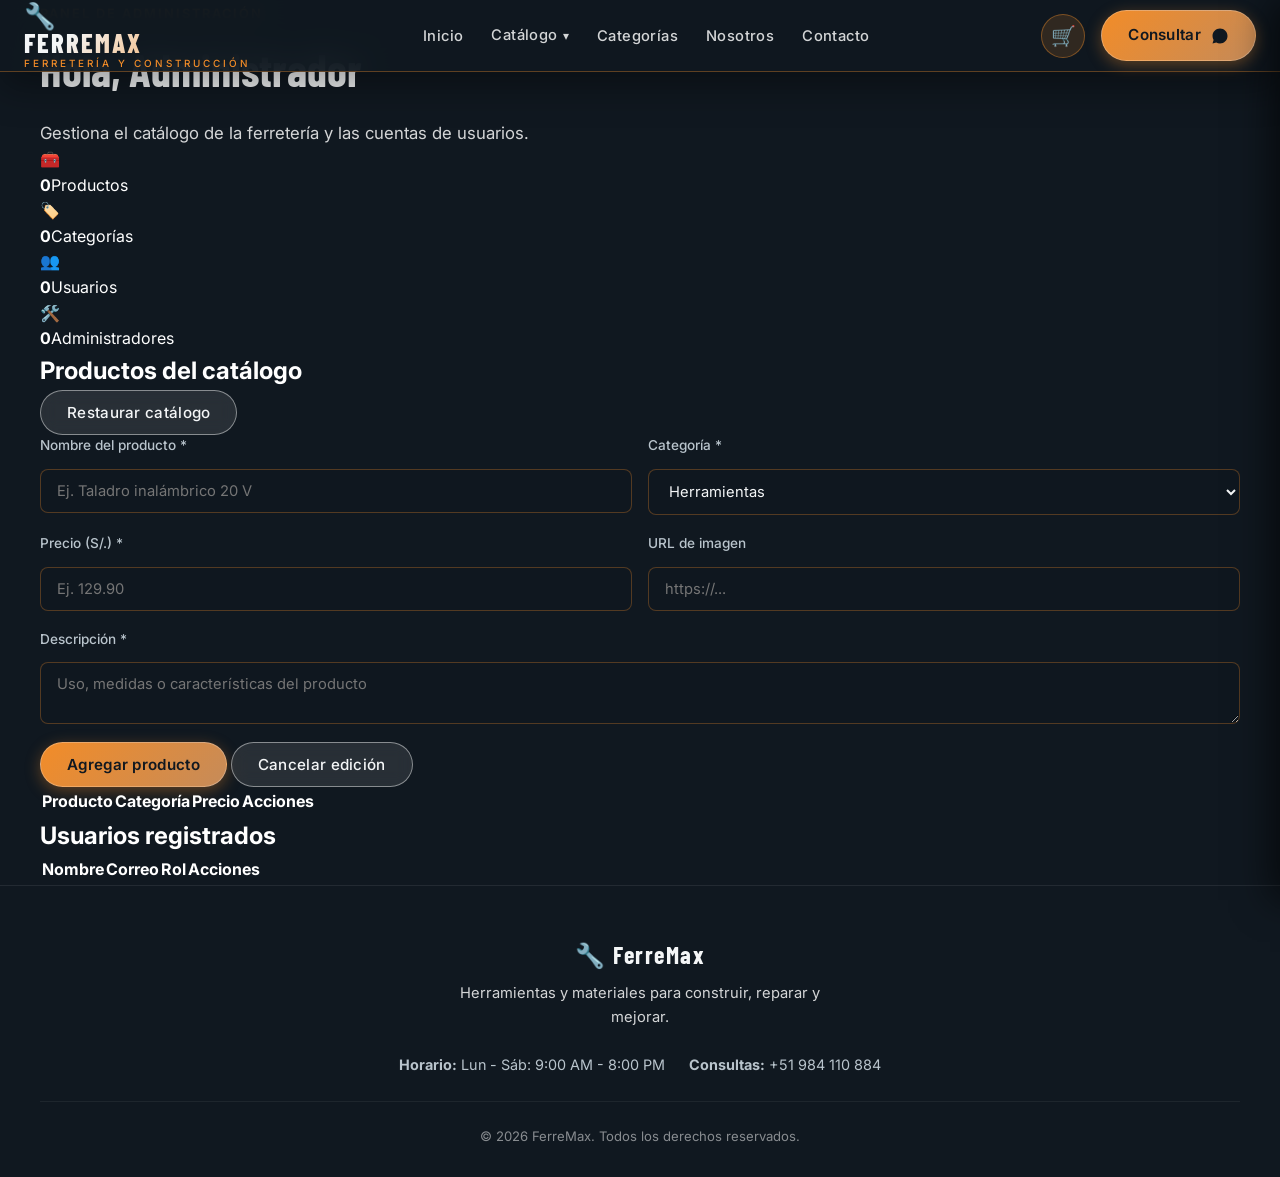
==== Admin.html @ 62824c76 "panel de administracion para gestionar productos y usuarios" ====
<!DOCTYPE html>
<html lang="es">

<head>
    <meta charset="UTF-8">
    <meta name="viewport" content="width=device-width, initial-scale=1.0">
    <title>Panel de administración | FerreMax</title>
    <meta name="description"
        content="Panel de administración de FerreMax: gestión de productos y usuarios.">

    <!-- Favicon -->
    <link rel="icon"
        href="data:image/svg+xml,<svg xmlns='http://www.w3.org/2000/svg' viewBox='0 0 100 100'><text y='.9em' font-size='90'>🔧</text></svg>">

    <!-- Google Fonts -->
    <link rel="preconnect" href="https://fonts.googleapis.com">
    <link rel="preconnect" href="https://fonts.gstatic.com" crossorigin>
    <link
        href="https://fonts.googleapis.com/css2?family=Barlow+Condensed:wght@600;700;800&family=Inter:wght@300;400;500;600;700&display=swap"
        rel="stylesheet">

    <!-- Hoja de Estilos -->
    <link rel="stylesheet" href="styles.css">
</head>


<body data-requiere-rol="admin">


    <!-- Header -->
    <header class="main-header scrolled" id="mainHeader">
        <div class="header-container">
            <a href="index.html" class="brand-logo" aria-label="FerreMax Inicio">
                <span class="logo-icon">🔧</span>
                <span class="logo-text">FerreMax</span>
                <span class="logo-tagline">FERRETERÍA Y CONSTRUCCIÓN</span>
            </a>

            <!-- Menú de Navegación -->
            <nav class="nav-menu" id="navMenu" aria-label="Navegación principal">
                <ul class="nav-list">
                    <li class="nav-item"><a href="index.html" class="nav-link">Inicio</a></li>

                    <!-- Dropdown Catálogo -->
                    <li class="nav-item dropdown">
                        <a href="Catalogo.html" class="nav-link dropdown-toggle">
                            Catálogo <span class="dropdown-arrow">▾</span>
                        </a>
                        <ul class="dropdown-menu">
                            <li><a href="Catalogo.html" class="dropdown-link">Ver Todo el Catálogo</a></li>
                            <li><a href="Ofertas_Catalogo.html" class="dropdown-link">Ofertas Especiales</a></li>
                            <li><a href="Proximos_Agregados.html" class="dropdown-link">Próximos Lanzamientos</a></li>
                        </ul>
                    </li>

                    <li class="nav-item"><a href="index.html#especialidades" class="nav-link">Categorías</a></li>
                    <li class="nav-item"><a href="index.html#nosotros" class="nav-link">Nosotros</a></li>
                    <li class="nav-item"><a href="Contacto.html" class="nav-link">Contacto</a></li>
                </ul>

                <!-- CTA Móvil -->
                <div class="mobile-cta-wrapper">
                    <a href="https://wa.me/51984110884?text=Hola%20FerreMax!%20Quiero%20consultar%20por%20un%20producto"
                        target="_blank" rel="noopener noreferrer" class="btn btn-primary btn-full">
                        <span>Consúltanos por WhatsApp</span>
                        <svg class="icon-whatsapp" width="18" height="18" viewBox="0 0 24 24" fill="currentColor">
                            <path
                                d="M12.031 6.172c-3.181 0-5.767 2.586-5.768 5.766-.001 1.298.38 2.27 1.019 3.287l-.582 2.128 2.182-.573c.978.58 1.911.928 3.145.929 3.178 0 5.767-2.587 5.768-5.766.001-3.187-2.575-5.77-5.764-5.771zm3.392 8.244c-.144.405-.837.774-1.17.824-.312.045-.694.076-2.029-.475-1.708-.704-2.813-2.457-2.899-2.572-.084-.116-.693-.924-.693-1.762 0-.838.438-1.25.594-1.423.156-.172.342-.216.456-.216.114 0 .228.001.328.006.105.006.246-.04.384.292.144.348.492 1.2.535 1.288.043.088.072.19.014.306-.058.116-.087.189-.173.29-.087.102-.183.228-.261.306-.088.087-.179.182-.077.357.102.174.453.748.972 1.21.669.596 1.233.781 1.408.868.174.088.276.073.379-.044.102-.116.438-.51.554-.685.116-.175.233-.146.39-.088.157.058.995.469 1.167.555.172.086.286.13.329.202.043.073.043.42-.101.825zM12 2C6.477 2 2 6.477 2 12c0 1.89.525 3.66 1.438 5.168L2 22l4.98-1.396C8.423 21.499 10.155 22 12 22c5.523 0 10-4.477 10-10S17.523 2 12 2z" />
                        </svg>
                    </a>
                </div>
            </nav>

            <div class="header-actions">
                <button class="cart-btn" id="cartBtn" aria-label="Ver carrito de compras" title="Carrito de Compras">
                    <span class="cart-icon">🛒</span>
                    <span class="cart-badge" id="cartBadge">0</span>
                </button>

                <a href="https://wa.me/51984110884?text=Hola%20FerreMax!%20Quiero%20consultar%20por%20un%20producto"
                    target="_blank" rel="noopener noreferrer" class="btn btn-primary" id="btnCtaDesktop">
                    <span>Consultar</span>
                    <svg class="icon-whatsapp" width="18" height="18" viewBox="0 0 24 24" fill="currentColor">
                        <path
                            d="M12.031 6.172c-3.181 0-5.767 2.586-5.768 5.766-.001 1.298.38 2.27 1.019 3.287l-.582 2.128 2.182-.573c.978.58 1.911.928 3.145.929 3.178 0 5.767-2.587 5.768-5.766.001-3.187-2.575-5.77-5.764-5.771zm3.392 8.244c-.144.405-.837.774-1.17.824-.312.045-.694.076-2.029-.475-1.708-.704-2.813-2.457-2.899-2.572-.084-.116-.693-.924-.693-1.762 0-.838.438-1.25.594-1.423.156-.172.342-.216.456-.216.114 0 .228.001.328.006.105.006.246-.04.384.292.144.348.492 1.2.535 1.288.043.088.072.19.014.306-.058.116-.087.189-.173.29-.087.102-.183.228-.261.306-.088.087-.179.182-.077.357.102.174.453.748.972 1.21.669.596 1.233.781 1.408.868.174.088.276.073.379-.044.102-.116.438-.51.554-.685.116-.175.233-.146.39-.088.157.058.995.469 1.167.555.172.086.286.13.329.202.043.073.043.42-.101.825zM12 2C6.477 2 2 6.477 2 12c0 1.89.525 3.66 1.438 5.168L2 22l4.98-1.396C8.423 21.499 10.155 22 12 22c5.523 0 10-4.477 10-10S17.523 2 12 2z" />
                    </svg>
                </a>

                <!-- Botón Hamburguesa Móvil -->
                <button class="hamburger-btn" id="hamburgerBtn" aria-label="Abrir menú de navegación"
                    aria-expanded="false" aria-controls="navMenu">
                    <span class="bar bar-1"></span>
                    <span class="bar bar-2"></span>
                    <span class="bar bar-3"></span>
                </button>
            </div>
        </div>
    </header>

    <!-- Overlay móvil -->
    <div class="menu-backdrop" id="menuBackdrop"></div>

    <!-- Contenido Principal Contacto -->

    <!-- Contenido Principal Admin -->
    <main class="admin-page">
        <section class="section-container">
            <div class="admin-header">
                <span class="section-badge">Panel de administración</span>
                <h1 class="section-heading">Hola, <span id="adminNombre">Administrador</span></h1>
                <p class="section-subheading">Gestiona el catálogo de la ferretería y las cuentas de usuarios.</p>
            </div>

            <!-- Resumen -->
            <div class="admin-stats">
                <div class="admin-stat">
                    <span class="admin-stat-icon">🧰</span>
                    <div><strong id="statProductos">0</strong><span>Productos</span></div>
                </div>
                <div class="admin-stat">
                    <span class="admin-stat-icon">🏷️</span>
                    <div><strong id="statCategorias">0</strong><span>Categorías</span></div>
                </div>
                <div class="admin-stat">
                    <span class="admin-stat-icon">👥</span>
                    <div><strong id="statUsuarios">0</strong><span>Usuarios</span></div>
                </div>
                <div class="admin-stat">
                    <span class="admin-stat-icon">🛠️</span>
                    <div><strong id="statAdmins">0</strong><span>Administradores</span></div>
                </div>
            </div>

            <div class="auth-alert" id="adminAlert" role="status" hidden></div>

            <!-- Gestión de Productos -->
            <div class="admin-panel">
                <div class="admin-panel-header">
                    <h2>Productos del catálogo</h2>
                    <button type="button" class="btn btn-outline" id="btnRestaurarCatalogo">Restaurar catálogo</button>
                </div>

                <form id="formProducto" class="styled-contact-form admin-form">
                    <input type="hidden" id="prodId">
                    <div class="form-row">
                        <div class="form-group">
                            <label for="prodNombre">Nombre del producto *</label>
                            <input type="text" id="prodNombre" placeholder="Ej. Taladro inalámbrico 20 V" required>
                        </div>
                        <div class="form-group">
                            <label for="prodCategoria">Categoría *</label>
                            <select id="prodCategoria" class="styled-select" required>
                                <option value="herramientas">Herramientas</option>
                                <option value="construccion">Construcción</option>
                                <option value="electricidad">Electricidad</option>
                                <option value="plomeria">Plomería</option>
                                <option value="pintura">Pintura</option>
                                <option value="seguridad">Seguridad</option>
                            </select>
                        </div>
                    </div>
                    <div class="form-row">
                        <div class="form-group">
                            <label for="prodPrecio">Precio (S/.) *</label>
                            <input type="number" id="prodPrecio" min="0.1" step="0.01" placeholder="Ej. 129.90" required>
                        </div>
                        <div class="form-group">
                            <label for="prodImagen">URL de imagen</label>
                            <input type="url" id="prodImagen" placeholder="https://...">
                        </div>
                    </div>
                    <div class="form-group">
                        <label for="prodDescripcion">Descripción *</label>
                        <textarea id="prodDescripcion" rows="2"
                            placeholder="Uso, medidas o características del producto" required></textarea>
                    </div>
                    <div class="admin-form-actions">
                        <button type="submit" class="btn btn-primary" id="btnGuardarProducto">Agregar producto</button>
                        <button type="button" class="btn btn-outline" id="btnCancelarEdicion" hidden>Cancelar
                            edición</button>
                    </div>
                </form>

                <div class="admin-table-wrapper">
                    <table class="admin-table">
                        <thead>
                            <tr>
                                <th>Producto</th>
                                <th>Categoría</th>
                                <th>Precio</th>
                                <th>Acciones</th>
                            </tr>
                        </thead>
                        <tbody id="tablaProductos"></tbody>
                    </table>
                </div>
            </div>

            <!-- Gestión de Usuarios -->
            <div class="admin-panel">
                <div class="admin-panel-header">
                    <h2>Usuarios registrados</h2>
                </div>
                <div class="admin-table-wrapper">
                    <table class="admin-table">
                        <thead>
                            <tr>
                                <th>Nombre</th>
                                <th>Correo</th>
                                <th>Rol</th>
                                <th>Acciones</th>
                            </tr>
                        </thead>
                        <tbody id="tablaUsuarios"></tbody>
                    </table>
                </div>
            </div>
        </section>
    </main>


    <!-- Footer -->
    <footer class="main-footer">
        <div class="footer-container">
            <div class="footer-brand">
                <div class="footer-logo"><span>🔧</span> FerreMax</div>
                <p>Herramientas y materiales para construir, reparar y mejorar.</p>
            </div>
            <div class="footer-info">
                <p><strong>Horario:</strong> Lun - Sáb: 9:00 AM - 8:00 PM</p>
                <p><strong>Consultas:</strong> +51 984 110 884</p>
            </div>
            <div class="footer-bottom">
                <p>&copy; 2026 FerreMax. Todos los derechos reservados.</p>
            </div>
        </div>
    </footer>

    <!-- Carrito de Compras Drawer / Modal -->
    <div class="cart-drawer-backdrop" id="cartBackdrop"></div>
    <aside class="cart-drawer" id="cartDrawer" aria-label="Carrito de compras" aria-hidden="true">
        <div class="cart-drawer-header">
            <h3><span>🔧</span> Tu carrito FerreMax</h3>
            <button class="cart-close-btn" id="cartCloseBtn" aria-label="Cerrar carrito">&times;</button>
        </div>
        <div class="cart-drawer-body" id="cartItemsList"></div>
        <div class="cart-drawer-footer">
            <div class="cart-total-row">
                <span>Total estimado:</span>
                <span class="cart-total-price" id="cartTotalPrice">S/. 0.00</span>
            </div>
            <button class="btn btn-primary btn-full" id="btnCheckoutCart">
                <span>Pagar en Pasarela Segura</span>
                <svg width="18" height="18" viewBox="0 0 24 24" fill="currentColor">
                    <path
                        d="M18 8h-1V6c0-2.76-2.24-5-5-5S7 3.24 7 6v2H6c-1.1 0-2 .9-2 2v10c0 1.1.9 2 2 2h12c1.1 0 2-.9 2-2V10c0-1.1-.9-2-2-2zm-6 9c-1.1 0-2-.9-2-2s.9-2 2-2 2 .9 2 2-.9 2-2 2zm3.1-9H8.9V6c0-1.71 1.39-3.1 3.1-3.1 1.71 0 3.1 1.39 3.1 3.1v2z" />
                </svg>
            </button>
            <button class="btn btn-cart-whatsapp btn-full" id="btnCheckoutWhatsApp">
                <span>O consultar por WhatsApp</span>
                <svg class="icon-whatsapp" width="18" height="18" viewBox="0 0 24 24" fill="currentColor">
                    <path
                        d="M12.031 6.172c-3.181 0-5.767 2.586-5.768 5.766-.001 1.298.38 2.27 1.019 3.287l-.582 2.128 2.182-.573c.978.58 1.911.928 3.145.929 3.178 0 5.767-2.587 5.768-5.766.001-3.187-2.575-5.77-5.764-5.771zm3.392 8.244c-.144.405-.837.774-1.17.824-.312.045-.694.076-2.029-.475-1.708-.704-2.813-2.457-2.899-2.572-.084-.116-.693-.924-.693-1.762 0-.838.438-1.25.594-1.423.156-.172.342-.216.456-.216.114 0 .228.001.328.006.105.006.246-.04.384.292.144.348.492 1.2.535 1.288.043.088.072.19.014.306-.058.116-.087.189-.173.29-.087.102-.183.228-.261.306-.088.087-.179.182-.077.357.102.174.453.748.972 1.21.669.596 1.233.781 1.408.868.174.088.276.073.379-.044.102-.116.438-.51.554-.685.116-.175.233-.146.39-.088.157.058.995.469 1.167.555.172.086.286.13.329.202.043.073.043.42-.101.825zM12 2C6.477 2 2 6.477 2 12c0 1.89.525 3.66 1.438 5.168L2 22l4.98-1.396C8.423 21.499 10.155 22 12 22c5.523 0 10-4.477 10-10S17.523 2 12 2z" />
                </svg>
            </button>
        </div>
    </aside>

    <script src="auth.js"></script>
    <script src="script.js"></script>
    <script src="admin.js"></script>
</body>

</html>
---- styles.css ----
/* ==========================================================================
   FerreMax - Ferretería y Construcción | Hoja de Estilos Principal
   Diseño: Industrial, confiable y contemporáneo
   ========================================================================== */

/* --------------------------------------------------------------------------
   1. VARIABLES CSS (Custom Properties / Design Tokens)
   -------------------------------------------------------------------------- */
:root {
  /* Paleta industrial: grafito, acero y naranja de seguridad */
  --color-primary: #F28C28;
  --color-primary-hover: #FFAA4C;
  --color-secondary: #E9B949;
  --color-accent-terracotta: #C96B24;
  --color-dark-bg: #101820;
  --color-dark-surface: #1B2732;
  --color-dark-card: rgba(31, 43, 54, 0.9);

  --color-cream-light: #F4F6F7;
  --color-cream-bg: #E8EDF0;
  --color-cream-muted: #B9C4CC;

  --color-text-light: #FFFFFF;
  --color-text-muted: rgba(255, 255, 255, 0.82);
  --color-text-dark: #1B252D;
  --color-text-dark-muted: #5C6972;

  /* Tipografías */
  --font-serif: 'Barlow Condensed', 'Arial Narrow', sans-serif;
  --font-sans: 'Inter', -apple-system, BlinkMacSystemFont, sans-serif;

  /* Transiciones y Sombras */
  --transition-fast: 0.25s cubic-bezier(0.4, 0, 0.2, 1);
  --transition-normal: 0.4s cubic-bezier(0.4, 0, 0.2, 1);
  --transition-slow: 0.8s cubic-bezier(0.4, 0, 0.2, 1);
  --shadow-sm: 0 4px 12px rgba(0, 0, 0, 0.15);
  --shadow-lg: 0 16px 36px rgba(0, 0, 0, 0.35);
  --shadow-glow: 0 0 20px rgba(242, 140, 40, 0.35);

  /* Dimensiones */
  --header-height: 80px;
  --border-radius-sm: 6px;
  --border-radius-md: 12px;
  --border-radius-lg: 24px;
  --border-radius-pill: 999px;
}

/* --------------------------------------------------------------------------
   2. RESET & ESTILOS BASE
   -------------------------------------------------------------------------- */
*,
*::before,
*::after {
  box-sizing: border-box;
  margin: 0;
  padding: 0;
}

html {
  scroll-behavior: smooth;
  font-size: 16px;
  -webkit-text-size-adjust: 100%;
}

body {
  font-family: var(--font-sans);
  background-color: var(--color-dark-bg);
  color: var(--color-text-light);
  line-height: 1.6;
  overflow-x: hidden;
  position: relative;
}

a {
  text-decoration: none;
  color: inherit;
  transition: color var(--transition-fast);
}

ul {
  list-style: none;
}

img {
  max-width: 100%;
  height: auto;
  display: block;
}

button {
  font-family: inherit;
  cursor: pointer;
  border: none;
  background: none;
  outline: none;
}

/* --------------------------------------------------------------------------
   3. BOTONES & COMPONENTES REUTILIZABLES
   -------------------------------------------------------------------------- */
.btn {
  display: inline-flex;
  align-items: center;
  justify-content: center;
  gap: 10px;
  padding: 12px 26px;
  font-size: 0.95rem;
  font-weight: 500;
  border-radius: var(--border-radius-pill);
  transition: all var(--transition-normal);
  cursor: pointer;
  letter-spacing: 0.3px;
  text-decoration: none;
  white-space: nowrap;
}

.btn-primary {
  background: linear-gradient(135deg, var(--color-primary) 0%, #C68B59 100%);
  color: var(--color-dark-bg);
  font-weight: 600;
  box-shadow: 0 4px 15px rgba(242, 140, 40, 0.35);
  border: 1px solid rgba(255, 255, 255, 0.25);
}

.btn-primary:hover {
  transform: translateY(-2px);
  background: linear-gradient(135deg, var(--color-primary-hover) 0%, var(--color-primary) 100%);
  box-shadow: var(--shadow-glow);
  color: #120907;
}

.btn-outline {
  background: rgba(255, 255, 255, 0.1);
  color: var(--color-cream-light);
  border: 1.5px solid rgba(255, 255, 255, 0.45);
  backdrop-filter: blur(8px);
  -webkit-backdrop-filter: blur(8px);
}

.btn-outline:hover {
  background: rgba(255, 255, 255, 0.25);
  border-color: var(--color-cream-light);
  transform: translateY(-2px);
  color: #FFFFFF;
}

.btn-large {
  padding: 15px 34px;
  font-size: 1.05rem;
}

.btn-full {
  width: 100%;
}

.icon-whatsapp {
  flex-shrink: 0;
}

/* --------------------------------------------------------------------------
   4. HEADER / NAVEGACIÓN
   -------------------------------------------------------------------------- */
.main-header {
  position: fixed;
  top: 0;
  left: 0;
  width: 100%;
  height: var(--header-height);
  z-index: 1000;
  background: rgba(16, 24, 32, 0.65);
  backdrop-filter: blur(14px);
  -webkit-backdrop-filter: blur(14px);
  border-bottom: 1px solid rgba(242, 140, 40, 0.2);
  transition: all var(--transition-normal);
}

.main-header.scrolled {
  background: rgba(16, 24, 32, 0.92);
  border-bottom-color: rgba(242, 140, 40, 0.35);
  box-shadow: var(--shadow-lg);
  height: 72px;
}

.header-container {
  max-width: 1300px;
  height: 100%;
  margin: 0 auto;
  padding: 0 24px;
  display: flex;
  align-items: center;
  justify-content: space-between;
}

/* Marca / Logo */
.brand-logo {
  display: flex;
  flex-direction: column;
  text-decoration: none;
  line-height: 1.1;
  position: relative;
  z-index: 1010;
}

.brand-logo .logo-icon {
  font-size: 1.6rem;
  margin-bottom: -2px;
}

.brand-logo .logo-text {
  font-family: var(--font-serif);
  font-size: 1.65rem;
  font-weight: 800;
  letter-spacing: 2px;
  color: var(--color-cream-light);
  background: linear-gradient(135deg, #F4F6F7 20%, var(--color-primary) 100%);
  -webkit-background-clip: text;
  -webkit-text-fill-color: transparent;
  text-transform: uppercase;
}

.brand-logo .logo-tagline {
  font-size: 0.62rem;
  font-weight: 500;
  letter-spacing: 3px;
  color: var(--color-primary);
  margin-top: 1px;
}

/* Enlaces de Navegación */
.nav-menu {
  display: flex;
  align-items: center;
}

.nav-list {
  display: flex;
  align-items: center;
  gap: 32px;
}

.nav-link {
  font-size: 0.92rem;
  font-weight: 500;
  color: var(--color-text-muted);
  position: relative;
  padding: 6px 0;
  letter-spacing: 0.4px;
}

.nav-link::after {
  content: '';
  position: absolute;
  bottom: 0;
  left: 0;
  width: 0;
  height: 2px;
  background: var(--color-primary);
  transition: width var(--transition-normal);
  border-radius: 2px;
}

.nav-link:hover,
.nav-link.active {
  color: var(--color-cream-light);
}

.nav-link:hover::after,
.nav-link.active::after {
  width: 100%;
}

.mobile-cta-wrapper {
  display: none;
}

/* Acciones del Header */
.header-actions {
  display: flex;
  align-items: center;
  gap: 16px;
}

/* Botón Hamburguesa */
.hamburger-btn {
  display: none;
  flex-direction: column;
  justify-content: space-between;
  width: 32px;
  height: 22px;
  padding: 0;
  z-index: 1010;
}

.hamburger-btn .bar {
  width: 100%;
  height: 2.5px;
  background-color: var(--color-cream-light);
  border-radius: 3px;
  transition: all var(--transition-normal);
  transform-origin: center;
}

/* Animación Hamburguesa activa */
.hamburger-btn.is-active .bar-1 {
  transform: translateY(10px) rotate(45deg);
  background-color: var(--color-primary);
}

.hamburger-btn.is-active .bar-2 {
  opacity: 0;
  transform: translateX(-10px);
}

.hamburger-btn.is-active .bar-3 {
  transform: translateY(-10px) rotate(-45deg);
  background-color: var(--color-primary);
}

.menu-backdrop {
  display: none;
  position: fixed;
  inset: 0;
  background: rgba(0, 0, 0, 0.65);
  backdrop-filter: blur(4px);
  z-index: 998;
  opacity: 0;
  transition: opacity var(--transition-normal);
}

.menu-backdrop.is-active {
  display: block;
  opacity: 1;
}

/* --------------------------------------------------------------------------
   5. CARRUSEL / HERO SLIDER PRINCIPAL
   -------------------------------------------------------------------------- */
.hero-slider {
  position: relative;
  width: 100%;
  height: 100vh;
  min-height: 640px;
  overflow: hidden;
  display: flex;
  align-items: center;
  justify-content: center;
}

/* Barra de progreso de cambio de diapositiva */
.slider-progress-bar {
  position: absolute;
  top: 0;
  left: 0;
  height: 3.5px;
  width: 0;
  background: linear-gradient(90deg, var(--color-primary), var(--color-secondary));
  z-index: 1100;
  transition: width 0.1s linear;
}

/* Wrapper y Diapositivas */
.slides-wrapper {
  position: relative;
  width: 100%;
  height: 100%;
}

.slide {
  position: absolute;
  inset: 0;
  opacity: 0;
  visibility: hidden;
  transition: opacity 1.2s cubic-bezier(0.25, 1, 0.5, 1), visibility 1.2s;
  display: flex;
  align-items: center;
}

.slide.active {
  opacity: 1;
  visibility: visible;
  z-index: 2;
}

/* Imagen de Fondo y Efecto Zoom (Ken Burns) */
.slide-bg {
  position: absolute;
  inset: 0;
  background-size: cover;
  background-position: center center;
  transform: scale(1);
  transition: transform 8s cubic-bezier(0.1, 0.5, 0.2, 1);
  will-change: transform;
}

.slide.active .slide-bg {
  transform: scale(1.08);
}

/* Capa oscura con degradado refinado */
.slide-overlay {
  position: absolute;
  inset: 0;
  background: linear-gradient(180deg,
      rgba(16, 24, 32, 0.72) 0%,
      rgba(16, 24, 32, 0.42) 40%,
      rgba(15, 9, 8, 0.85) 100%);
  z-index: 1;
}

/* Contenido de la Diapositiva */
.slide-container {
  position: relative;
  z-index: 3;
  max-width: 1300px;
  width: 100%;
  margin: 0 auto;
  padding: 0 28px;
  padding-top: calc(var(--header-height) * 0.7);
}

.slide-content {
  max-width: 760px;
}

/* Insignia / Badge */
.slide-badge {
  display: inline-block;
  padding: 6px 16px;
  border-radius: var(--border-radius-pill);
  font-size: 0.82rem;
  font-weight: 600;
  letter-spacing: 1.5px;
  text-transform: uppercase;
  background: rgba(242, 140, 40, 0.2);
  color: var(--color-cream-muted);
  border: 1px solid rgba(242, 140, 40, 0.4);
  backdrop-filter: blur(6px);
  margin-bottom: 18px;
  opacity: 0;
  transform: translateY(20px);
  transition: opacity 0.8s ease 0.2s, transform 0.8s ease 0.2s;
}

/* Títulos con animación suave */
.slide-title {
  font-family: var(--font-serif);
  font-size: clamp(2.3rem, 5.5vw, 4.2rem);
  font-weight: 700;
  line-height: 1.15;
  color: var(--color-cream-light);
  margin-bottom: 18px;
  text-shadow: 0 4px 18px rgba(0, 0, 0, 0.6);
  opacity: 0;
  transform: translateY(25px);
  transition: opacity 0.8s ease 0.4s, transform 0.8s ease 0.4s;
}

.slide-title .highlight {
  color: var(--color-primary);
  font-style: italic;
  display: inline;
}

/* Descripción */
.slide-description {
  font-size: clamp(1rem, 2vw, 1.22rem);
  color: var(--color-text-muted);
  line-height: 1.65;
  margin-bottom: 32px;
  max-width: 620px;
  text-shadow: 0 2px 10px rgba(0, 0, 0, 0.5);
  opacity: 0;
  transform: translateY(25px);
  transition: opacity 0.8s ease 0.6s, transform 0.8s ease 0.6s;
}

/* Botones de acción */
.slide-buttons {
  display: flex;
  align-items: center;
  flex-wrap: wrap;
  gap: 16px;
  opacity: 0;
  transform: translateY(25px);
  transition: opacity 0.8s ease 0.8s, transform 0.8s ease 0.8s;
}

/* Animaciones al activarse el slide */
.slide.active .slide-badge,
.slide.active .slide-title,
.slide.active .slide-description,
.slide.active .slide-buttons {
  opacity: 1;
  transform: translateY(0);
}

/* --------------------------------------------------------------------------
   6. CONTROLES DEL CARRUSEL (Flechas y Dots)
   -------------------------------------------------------------------------- */
/* Flechas de navegación */
.slider-arrow {
  position: absolute;
  top: 50%;
  transform: translateY(-50%);
  z-index: 10;
  width: 52px;
  height: 52px;
  border-radius: 50%;
  display: flex;
  align-items: center;
  justify-content: center;
  background: rgba(26, 17, 15, 0.45);
  border: 1px solid rgba(255, 255, 255, 0.2);
  color: var(--color-cream-light);
  backdrop-filter: blur(10px);
  -webkit-backdrop-filter: blur(10px);
  transition: all var(--transition-normal);
}

.slider-arrow:hover {
  background: rgba(242, 140, 40, 0.9);
  color: var(--color-dark-bg);
  border-color: var(--color-primary);
  transform: translateY(-50%) scale(1.08);
  box-shadow: var(--shadow-glow);
}

.slider-arrow:active {
  transform: translateY(-50%) scale(0.95);
}

.slider-arrow-prev {
  left: 28px;
}

.slider-arrow-next {
  right: 28px;
}

/* Indicadores / Dots */
.slider-indicators {
  position: absolute;
  bottom: 34px;
  left: 50%;
  transform: translateX(-50%);
  z-index: 10;
  display: flex;
  align-items: center;
  gap: 12px;
  padding: 8px 16px;
  background: rgba(16, 24, 32, 0.45);
  border-radius: var(--border-radius-pill);
  backdrop-filter: blur(8px);
  -webkit-backdrop-filter: blur(8px);
  border: 1px solid rgba(255, 255, 255, 0.12);
}

.slider-dot {
  padding: 4px;
  display: flex;
  align-items: center;
  justify-content: center;
}

.dot-inner {
  display: block;
  width: 10px;
  height: 10px;
  border-radius: 50%;
  background-color: rgba(255, 255, 255, 0.45);
  transition: all var(--transition-normal);
}

.slider-dot:hover .dot-inner {
  background-color: var(--color-cream-light);
}

.slider-dot.active .dot-inner {
  width: 32px;
  border-radius: 10px;
  background-color: var(--color-primary);
  box-shadow: 0 0 10px rgba(242, 140, 40, 0.7);
}

/* Indicador de scroll (hint) */
.scroll-hint {
  position: absolute;
  bottom: 24px;
  right: 36px;
  z-index: 10;
  display: flex;
  flex-direction: column;
  align-items: center;
  gap: 8px;
  opacity: 0.75;
  transition: opacity var(--transition-normal);
}

.scroll-hint:hover {
  opacity: 1;
}

.scroll-text {
  font-size: 0.72rem;
  letter-spacing: 2px;
  text-transform: uppercase;
  color: var(--color-cream-muted);
}

.scroll-mouse {
  width: 20px;
  height: 32px;
  border: 2px solid rgba(255, 255, 255, 0.4);
  border-radius: 12px;
  position: relative;
  display: flex;
  justify-content: center;
}

.scroll-wheel {
  width: 3px;
  height: 6px;
  background-color: var(--color-primary);
  border-radius: 2px;
  margin-top: 6px;
  animation: scrollAnim 1.8s infinite;
}

@keyframes scrollAnim {
  0% {
    opacity: 1;
    transform: translateY(0);
  }

  75% {
    opacity: 0;
    transform: translateY(10px);
  }

  100% {
    opacity: 0;
    transform: translateY(0);
  }
}

/* --------------------------------------------------------------------------
   7. SECCIÓN DE VISTA PREVIA (Especialidades / Preview)
   -------------------------------------------------------------------------- */
.preview-section {
  padding: 90px 24px;
  background-color: #17100e;
  border-top: 1px solid rgba(242, 140, 40, 0.15);
}

.section-container {
  max-width: 1200px;
  margin: 0 auto;
}

.section-header {
  text-align: center;
  max-width: 650px;
  margin: 0 auto 56px;
}

.section-badge {
  display: inline-block;
  font-size: 0.8rem;
  font-weight: 600;
  color: var(--color-primary);
  letter-spacing: 2px;
  text-transform: uppercase;
  margin-bottom: 10px;
}

.section-heading {
  font-family: var(--font-serif);
  font-size: clamp(2rem, 3.5vw, 2.8rem);
  color: var(--color-cream-light);
  margin-bottom: 14px;
}

.section-subheading {
  font-size: 1.05rem;
  color: var(--color-text-muted);
  line-height: 1.6;
}

.features-grid {
  display: grid;
  grid-template-columns: repeat(auto-fit, minmax(290px, 1fr));
  gap: 28px;
}

.feature-card {
  background: rgba(31, 43, 54, 0.7);
  border: 1px solid rgba(242, 140, 40, 0.18);
  border-radius: var(--border-radius-md);
  padding: 36px 28px;
  text-align: center;
  transition: all var(--transition-normal);
  position: relative;
  overflow: hidden;
}

.feature-card::before {
  content: '';
  position: absolute;
  top: 0;
  left: 0;
  width: 100%;
  height: 3px;
  background: linear-gradient(90deg, transparent, var(--color-primary), transparent);
  opacity: 0;
  transition: opacity var(--transition-normal);
}

.feature-card:hover {
  transform: translateY(-6px);
  border-color: rgba(242, 140, 40, 0.45);
  box-shadow: var(--shadow-lg);
  background: rgba(36, 25, 23, 0.95);
}

.feature-card:hover::before {
  opacity: 1;
}

.feature-icon {
  font-size: 2.8rem;
  margin-bottom: 20px;
}

.feature-card h3 {
  font-family: var(--font-serif);
  font-size: 1.35rem;
  color: var(--color-cream-light);
  margin-bottom: 12px;
}

.feature-card p {
  color: var(--color-text-muted);
  font-size: 0.94rem;
  line-height: 1.6;
}

/* --------------------------------------------------------------------------
   SECCIÓN NOSOTROS
   -------------------------------------------------------------------------- */
.about-grid {
  display: grid;
  grid-template-columns: minmax(280px, 420px) 1fr;
  gap: 48px;
  align-items: center;
  margin-bottom: 64px;
}

.about-image {
  border-radius: var(--border-radius-lg);
  overflow: hidden;
  box-shadow: var(--shadow-lg);
}

.about-image img {
  width: 100%;
  height: 100%;
  aspect-ratio: 4 / 5;
  object-fit: cover;
  transition: transform var(--transition-slow);
}

.about-image:hover img {
  transform: scale(1.05);
}

.about-content h3 {
  font-family: var(--font-serif);
  font-size: 1.6rem;
  color: var(--color-cream-light);
  margin-bottom: 16px;
}

.about-content p {
  color: var(--color-text-muted);
  font-size: 0.98rem;
  line-height: 1.7;
  margin-bottom: 16px;
}

.about-stats {
  display: flex;
  flex-wrap: wrap;
  gap: 32px;
  margin-top: 24px;
  padding-top: 24px;
  border-top: 1px solid rgba(242, 140, 40, 0.2);
}

.stat-item {
  display: flex;
  flex-direction: column;
}

.stat-number {
  font-family: var(--font-serif);
  font-size: 2rem;
  font-weight: 700;
  color: var(--color-primary);
  line-height: 1;
}

.stat-label {
  font-size: 0.8rem;
  color: var(--color-text-muted);
  margin-top: 6px;
  letter-spacing: 0.3px;
}

.values-grid {
  display: grid;
  grid-template-columns: repeat(auto-fit, minmax(220px, 1fr));
  gap: 24px;
}

.value-card {
  background: rgba(31, 43, 54, 0.7);
  border: 1px solid rgba(242, 140, 40, 0.18);
  border-radius: var(--border-radius-md);
  padding: 28px 22px;
  text-align: center;
  transition: all var(--transition-normal);
}

.value-card:hover {
  transform: translateY(-6px);
  border-color: rgba(242, 140, 40, 0.45);
  box-shadow: var(--shadow-lg);
}

.value-icon {
  font-size: 2.2rem;
  display: block;
  margin-bottom: 14px;
}

.value-card h4 {
  font-family: var(--font-serif);
  font-size: 1.1rem;
  color: var(--color-cream-light);
  margin-bottom: 8px;
}

.value-card p {
  color: var(--color-text-muted);
  font-size: 0.88rem;
  line-height: 1.55;
}

@media (max-width: 880px) {
  .about-grid {
    grid-template-columns: 1fr;
  }

  .about-image img {
    aspect-ratio: 16 / 9;
  }
}

/* --------------------------------------------------------------------------
   8. FOOTER
   -------------------------------------------------------------------------- */
.main-footer {
  background-color: var(--color-dark-bg);
  border-top: 1px solid rgba(255, 255, 255, 0.08);
  padding: 50px 24px 30px;
}

.footer-container {
  max-width: 1200px;
  margin: 0 auto;
  display: flex;
  flex-direction: column;
  align-items: center;
  text-align: center;
  gap: 24px;
}

.footer-logo {
  font-family: var(--font-serif);
  font-size: 1.5rem;
  font-weight: 700;
  color: var(--color-cream-light);
  letter-spacing: 1.5px;
  margin-bottom: 8px;
}

.footer-brand p {
  color: var(--color-text-muted);
  font-size: 0.92rem;
  max-width: 420px;
}

.footer-info {
  display: flex;
  flex-wrap: wrap;
  gap: 24px;
  color: var(--color-cream-muted);
  font-size: 0.9rem;
}

.footer-bottom {
  border-top: 1px solid rgba(255, 255, 255, 0.06);
  width: 100%;
  padding-top: 24px;
  font-size: 0.82rem;
  color: rgba(255, 255, 255, 0.5);
}

/* --------------------------------------------------------------------------
   9. RESPONSIVIDAD (Media Queries - Mobile First & Adapts)
   -------------------------------------------------------------------------- */
@media (max-width: 1024px) {
  .scroll-hint {
    display: none;
  }
}

@media (max-width: 880px) {
  :root {
    --header-height: 70px;
  }

  /* Hamburguesa visible */
  .hamburger-btn {
    display: flex;
  }

  /* Ocultar botón CTA del header en móvil para no saturar la barra superior */
  #btnCtaDesktop {
    display: none;
  }

  /* Menú Móvil Desplegable tipo Drawer Lateral Elegante */
  .nav-menu {
    position: fixed;
    top: 0;
    right: -100%;
    width: 290px;
    height: 100vh;
    background: rgba(22, 15, 13, 0.97);
    backdrop-filter: blur(20px);
    -webkit-backdrop-filter: blur(20px);
    box-shadow: -10px 0 30px rgba(0, 0, 0, 0.7);
    flex-direction: column;
    align-items: flex-start;
    padding: 100px 30px 40px;
    transition: right var(--transition-normal);
    z-index: 999;
    border-left: 1px solid rgba(242, 140, 40, 0.25);
  }

  .nav-menu.is-open {
    right: 0;
  }

  .nav-list {
    flex-direction: column;
    align-items: flex-start;
    gap: 22px;
    width: 100%;
  }

  .nav-link {
    font-size: 1.15rem;
    font-weight: 600;
  }

  .mobile-cta-wrapper {
    display: block;
    width: 100%;
    margin-top: 36px;
    padding-top: 24px;
    border-top: 1px solid rgba(255, 255, 255, 0.1);
  }

  /* Flechas más compactas para touch */
  .slider-arrow {
    width: 44px;
    height: 44px;
  }

  .slider-arrow-prev {
    left: 14px;
  }

  .slider-arrow-next {
    right: 14px;
  }

  .slide-container {
    padding: 0 20px;
    text-align: center;
  }

  .slide-content {
    margin: 0 auto;
  }

  .slide-buttons {
    justify-content: center;
  }

  .slide-buttons .btn {
    width: 100%;
    max-width: 320px;
  }
}

@media (max-width: 480px) {
  .slide-title {
    font-size: 2.1rem;
  }

  .slide-description {
    font-size: 0.95rem;
    margin-bottom: 24px;
  }

  .slider-indicators {
    bottom: 24px;
  }
}

/* --- NAVEGACIÓN Y DROPDOWN --- */
.nav-menu .nav-list {
  display: flex;
  align-items: center;
  gap: 28px;
  list-style: none;
  margin: 0;
  padding: 0;
}

.nav-item.dropdown {
  position: relative;
  display: inline-block;
}

.dropdown-toggle {
  display: flex;
  align-items: center;
  gap: 5px;
  cursor: pointer;
}

.dropdown-arrow {
  font-size: 0.75rem;
  transition: transform 0.2s ease;
}

.dropdown-menu {
  display: none;
  position: absolute;
  top: 100%;
  left: 0;
  min-width: 220px;
  background: #19100e;
  border: 1px solid rgba(242, 140, 40, 0.4);
  border-radius: 8px;
  padding: 8px 0;
  box-shadow: 0 10px 30px rgba(0, 0, 0, 0.9);
  z-index: 9999;
}

.nav-item.dropdown:hover .dropdown-menu {
  display: block;
}

.nav-item.dropdown:hover .dropdown-arrow {
  transform: rotate(180deg);
}

.dropdown-link {
  display: block;
  padding: 10px 20px;
  font-size: 0.88rem;
  color: #fff;
  text-decoration: none;
  white-space: nowrap;
  transition: background 0.2s ease, color 0.2s ease;
}

.dropdown-link:hover,
.dropdown-link.active {
  background: rgba(242, 140, 40, 0.2);
  color: #F28C28;
}

/* --- CARDS & GRID DE PRODUCTOS --- */
.product-card {
  display: flex;
  flex-direction: column;
  text-align: left;
  padding: 20px;
  position: relative;
}

.product-image-container {
  width: 100%;
  height: 200px;
  overflow: hidden;
  border-radius: 8px;
  margin-bottom: 16px;
  background: #251613;
}

.product-img {
  width: 100%;
  height: 100%;
  object-fit: cover;
  transition: transform 0.3s ease;
}

.product-card:hover .product-img {
  transform: scale(1.05);
}

.product-footer {
  margin-top: auto;
  padding-top: 14px;
  display: flex;
  align-items: center;
  justify-content: space-between;
  border-top: 1px solid rgba(255, 255, 255, 0.08);
}

.product-price {
  font-size: 1.15rem;
  font-weight: 700;
  color: #F28C28;
}

.old-price {
  text-decoration: line-through;
  color: rgba(255, 255, 255, 0.4);
  font-size: 0.88rem;
  margin-right: 6px;
}

.badge-discount {
  position: absolute;
  top: 14px;
  right: 14px;
  background: #E9B949;
  color: #101820;
  font-weight: 700;
  font-size: 0.78rem;
  padding: 4px 10px;
  border-radius: 50px;
  z-index: 2;
}

.specialty-link {
  display: inline-flex;
  align-items: center;
  gap: 8px;
  margin-top: auto;
  padding-top: 6px;
  font-size: 0.9rem;
  font-weight: 600;
  color: var(--color-primary);
  letter-spacing: 0.3px;
}

.specialty-link svg {
  transition: transform 0.25s ease;
}

.specialty-link:hover {
  color: var(--color-primary-hover);
}

.specialty-link:hover svg {
  transform: translateX(4px);
}

.trust-strip {
  display: grid;
  grid-template-columns: repeat(auto-fit, minmax(240px, 1fr));
  gap: 32px;
  margin-top: 48px;
  padding-top: 44px;
  border-top: 1px solid rgba(242, 140, 40, 0.15);
}

.trust-item {
  display: flex;
  align-items: flex-start;
  gap: 16px;
}

.trust-icon {
  flex-shrink: 0;
  display: flex;
  align-items: center;
  justify-content: center;
  width: 52px;
  height: 52px;
  font-size: 1.5rem;
  border-radius: 50%;
  background: rgba(242, 140, 40, 0.12);
  border: 1px solid rgba(242, 140, 40, 0.3);
}

.trust-item h4 {
  font-family: var(--font-serif);
  font-size: 1.05rem;
  color: var(--color-cream-light);
  margin-bottom: 6px;
}

.trust-item p {
  color: var(--color-text-muted);
  font-size: 0.88rem;
  line-height: 1.55;
}

.section-cta {
  text-align: center;
  margin-top: 48px;
}

.admin-card {
  max-width: 700px;
  margin: 0 auto;
  background: rgba(31, 43, 54, 0.9);
  border: 1px solid rgba(242, 140, 40, 0.3);
  border-radius: 12px;
  padding: 30px;
}

.product-form {
  display: flex;
  flex-direction: column;
  gap: 15px;
}

.form-group {
  display: flex;
  flex-direction: column;
  text-align: left;
  gap: 6px;
}

.form-group label {
  font-size: 0.88rem;
  color: #e5d4cb;
}

.form-group input {
  padding: 10px 14px;
  border-radius: 6px;
  background: rgba(16, 24, 32, 0.8);
  border: 1px solid rgba(242, 140, 40, 0.3);
  color: #fff;
}

.form-group input:focus {
  outline: none;
  border-color: #F28C28;
}

/* ==========================================================================
   NUEVOS COMPONENTES: CARRITO, FILTROS DE CATÁLOGO Y CONTACTO BOUTIQUE
   ========================================================================== */

/* --- 1. Botón de Carrito en Header --- */
.cart-btn {
  position: relative;
  display: inline-flex;
  align-items: center;
  justify-content: center;
  width: 44px;
  height: 44px;
  border-radius: 50%;
  background: rgba(242, 140, 40, 0.15);
  border: 1px solid rgba(242, 140, 40, 0.4);
  color: var(--color-cream-light);
  font-size: 1.25rem;
  transition: all var(--transition-fast);
  cursor: pointer;
}

.cart-btn:hover {
  background: rgba(242, 140, 40, 0.3);
  transform: translateY(-2px);
  box-shadow: 0 4px 14px rgba(242, 140, 40, 0.35);
}

.cart-badge {
  position: absolute;
  top: -4px;
  right: -4px;
  min-width: 20px;
  height: 20px;
  padding: 0 5px;
  border-radius: 10px;
  background: linear-gradient(135deg, var(--color-primary), #C96B24);
  color: #101820;
  font-size: 0.72rem;
  font-weight: 700;
  display: flex;
  align-items: center;
  justify-content: center;
  box-shadow: 0 2px 6px rgba(0, 0, 0, 0.4);
  border: 1px solid #F4F6F7;
}

/* --- 2. Drawer / Modal de Carrito --- */
.cart-drawer-backdrop {
  display: none;
  position: fixed;
  inset: 0;
  background: rgba(0, 0, 0, 0.75);
  backdrop-filter: blur(6px);
  z-index: 1200;
  opacity: 0;
  transition: opacity var(--transition-normal);
}

.cart-drawer-backdrop.is-active {
  display: block;
  opacity: 1;
}

.cart-drawer {
  position: fixed;
  top: 0;
  right: 0;
  bottom: 0;
  width: 100%;
  max-width: 420px;
  background: #1A1210;
  border-left: 1px solid rgba(242, 140, 40, 0.35);
  box-shadow: -10px 0 35px rgba(0, 0, 0, 0.6);
  z-index: 1250;
  display: flex;
  flex-direction: column;
  transform: translateX(100%);
  transition: transform 0.35s cubic-bezier(0.2, 0.9, 0.3, 1);
}

.cart-drawer.is-active {
  transform: translateX(0);
}

.cart-drawer-header {
  display: flex;
  align-items: center;
  justify-content: space-between;
  padding: 22px 24px;
  border-bottom: 1px solid rgba(242, 140, 40, 0.2);
  background: rgba(16, 24, 32, 0.6);
}

.cart-drawer-header h3 {
  font-family: var(--font-serif);
  font-size: 1.25rem;
  color: var(--color-cream-light);
  display: flex;
  align-items: center;
  gap: 8px;
}

.cart-close-btn {
  font-size: 1.8rem;
  line-height: 1;
  color: var(--color-cream-muted);
  transition: color var(--transition-fast);
  padding: 4px;
}

.cart-close-btn:hover {
  color: var(--color-primary);
}

.cart-drawer-body {
  flex: 1;
  overflow-y: auto;
  padding: 20px 24px;
  display: flex;
  flex-direction: column;
  gap: 16px;
}

.cart-drawer-body::-webkit-scrollbar {
  width: 6px;
}

.cart-drawer-body::-webkit-scrollbar-thumb {
  background: rgba(242, 140, 40, 0.3);
  border-radius: 4px;
}

.cart-empty-state {
  text-align: center;
  padding: 50px 20px;
  color: var(--color-cream-muted);
}

.cart-empty-state span {
  font-size: 3rem;
  display: block;
  margin-bottom: 12px;
}

.cart-item-row {
  display: flex;
  align-items: center;
  gap: 14px;
  padding: 12px;
  background: rgba(31, 43, 54, 0.85);
  border: 1px solid rgba(242, 140, 40, 0.18);
  border-radius: var(--border-radius-md);
  transition: transform var(--transition-fast);
}

.cart-item-img {
  width: 64px;
  height: 64px;
  border-radius: var(--border-radius-sm);
  object-fit: cover;
  flex-shrink: 0;
  border: 1px solid rgba(242, 140, 40, 0.25);
}

.cart-item-info {
  flex: 1;
  min-width: 0;
}

.cart-item-name {
  font-size: 0.92rem;
  font-weight: 600;
  color: var(--color-cream-light);
  white-space: nowrap;
  overflow: hidden;
  text-overflow: ellipsis;
  margin-bottom: 4px;
}

.cart-item-price {
  font-size: 0.88rem;
  color: var(--color-primary);
  font-weight: 600;
}

.cart-item-controls {
  display: flex;
  align-items: center;
  gap: 8px;
  margin-top: 6px;
}

.cart-qty-btn {
  width: 26px;
  height: 26px;
  border-radius: 4px;
  background: rgba(242, 140, 40, 0.15);
  border: 1px solid rgba(242, 140, 40, 0.35);
  color: var(--color-cream-light);
  display: flex;
  align-items: center;
  justify-content: center;
  font-size: 0.9rem;
  font-weight: 700;
  transition: all var(--transition-fast);
}

.cart-qty-btn:hover {
  background: var(--color-primary);
  color: var(--color-dark-bg);
}

.cart-qty-num {
  font-size: 0.88rem;
  font-weight: 600;
  min-width: 20px;
  text-align: center;
  color: var(--color-cream-light);
}

.cart-remove-btn {
  color: #C96B24;
  font-size: 0.95rem;
  padding: 6px;
  margin-left: 4px;
  transition: color var(--transition-fast);
}

.cart-remove-btn:hover {
  color: #E9B949;
  transform: scale(1.1);
}

.cart-drawer-footer {
  padding: 20px 24px;
  border-top: 1px solid rgba(242, 140, 40, 0.2);
  background: rgba(16, 24, 32, 0.8);
}

.cart-total-row {
  display: flex;
  justify-content: space-between;
  align-items: center;
  margin-bottom: 16px;
  font-size: 1.1rem;
  font-weight: 600;
  color: var(--color-cream-light);
}

.cart-total-price {
  color: var(--color-primary);
  font-family: var(--font-serif);
  font-size: 1.35rem;
}

.btn-cart-whatsapp {
  background: transparent;
  color: #25D366;
  border: 1px solid rgba(37, 211, 102, 0.45);
  margin-top: 10px;
  display: flex;
  align-items: center;
  justify-content: center;
  gap: 8px;
  font-weight: 600;
  transition: all var(--transition-fast);
}

.btn-cart-whatsapp:hover {
  background: rgba(37, 211, 102, 0.15);
  border-color: #25D366;
  color: #25D366;
  transform: translateY(-2px);
}

/* --- 3. Barra de Búsqueda y Filtros en Catálogo --- */
.catalog-toolbar {
  max-width: 960px;
  margin: 0 auto 36px auto;
  display: flex;
  flex-direction: column;
  gap: 18px;
  align-items: center;
}

.search-box {
  position: relative;
  width: 100%;
  max-width: 520px;
}

.search-box input {
  width: 100%;
  padding: 13px 44px 13px 44px;
  border-radius: var(--border-radius-pill);
  background: rgba(31, 43, 54, 0.85);
  border: 1px solid rgba(242, 140, 40, 0.35);
  color: var(--color-cream-light);
  font-size: 0.95rem;
  outline: none;
  transition: all var(--transition-fast);
}

.search-box input:focus {
  border-color: var(--color-primary);
  box-shadow: 0 0 16px rgba(242, 140, 40, 0.25);
  background: rgba(36, 25, 23, 0.95);
}

.search-icon {
  position: absolute;
  left: 16px;
  top: 50%;
  transform: translateY(-50%);
  font-size: 1rem;
  opacity: 0.7;
  pointer-events: none;
}

.btn-clear-search {
  position: absolute;
  right: 14px;
  top: 50%;
  transform: translateY(-50%);
  color: var(--color-cream-muted);
  font-size: 1.25rem;
  padding: 4px 8px;
}

.category-filters {
  display: flex;
  flex-wrap: wrap;
  gap: 10px;
  justify-content: center;
}

.filter-chip {
  padding: 8px 18px;
  border-radius: var(--border-radius-pill);
  background: rgba(31, 43, 54, 0.7);
  border: 1px solid rgba(242, 140, 40, 0.25);
  color: var(--color-cream-muted);
  font-size: 0.86rem;
  font-weight: 500;
  transition: all var(--transition-fast);
  cursor: pointer;
}

.filter-chip:hover {
  background: rgba(242, 140, 40, 0.2);
  color: var(--color-cream-light);
  border-color: rgba(242, 140, 40, 0.45);
}

.filter-chip.active {
  background: linear-gradient(135deg, var(--color-primary), #C68B59);
  color: #101820;
  font-weight: 600;
  border-color: transparent;
  box-shadow: 0 3px 12px rgba(242, 140, 40, 0.35);
}

/* --- 4. Botones duales en Tarjeta de Producto --- */
.product-footer {
  display: flex;
  align-items: center;
  justify-content: space-between;
  gap: 8px;
  margin-top: 14px;
  flex-wrap: wrap;
}

.product-action-btns {
  display: flex;
  align-items: center;
  gap: 6px;
}

.btn-add-cart {
  padding: 6px 12px;
  font-size: 0.82rem;
  border-radius: var(--border-radius-pill);
  background: rgba(242, 140, 40, 0.18);
  border: 1px solid rgba(242, 140, 40, 0.4);
  color: var(--color-cream-light);
  font-weight: 600;
  transition: all var(--transition-fast);
}

.btn-add-cart:hover {
  background: var(--color-primary);
  color: #101820;
  box-shadow: 0 2px 8px rgba(242, 140, 40, 0.35);
}

/* --- 5. Página de Contacto Boutique --- */
.contact-page-grid {
  display: grid;
  grid-template-columns: 1fr 1.3fr;
  gap: 40px;
  align-items: start;
  max-width: 1100px;
  margin: 0 auto;
}

.contact-cards-col {
  display: flex;
  flex-direction: column;
  gap: 18px;
}

.contact-info-card {
  display: flex;
  align-items: flex-start;
  gap: 16px;
  padding: 20px;
  background: rgba(31, 43, 54, 0.85);
  border: 1px solid rgba(242, 140, 40, 0.25);
  border-radius: var(--border-radius-md);
  box-shadow: var(--shadow-sm);
  transition: transform var(--transition-fast), border-color var(--transition-fast);
}

.contact-info-card:hover {
  transform: translateY(-3px);
  border-color: rgba(242, 140, 40, 0.5);
}

.contact-icon-wrapper {
  font-size: 1.8rem;
  background: rgba(242, 140, 40, 0.12);
  width: 48px;
  height: 48px;
  border-radius: 12px;
  display: flex;
  align-items: center;
  justify-content: center;
  flex-shrink: 0;
  border: 1px solid rgba(242, 140, 40, 0.2);
}

.contact-info-card h3 {
  font-family: var(--font-serif);
  font-size: 1.05rem;
  color: var(--color-cream-light);
  margin-bottom: 4px;
}

.contact-info-card p {
  font-size: 0.92rem;
  color: var(--color-text-muted);
}

.contact-info-card a {
  color: var(--color-primary);
  font-weight: 600;
  text-decoration: underline;
}

.contact-subtext {
  display: block;
  font-size: 0.78rem;
  color: var(--color-cream-muted);
  margin-top: 4px;
}

.contact-form-wrapper {
  background: rgba(31, 43, 54, 0.9);
  border: 1px solid rgba(242, 140, 40, 0.35);
  border-radius: var(--border-radius-lg);
  padding: 34px;
  box-shadow: var(--shadow-lg);
  position: relative;
}

.contact-form-wrapper h2 {
  font-family: var(--font-serif);
  font-size: 1.8rem;
  color: var(--color-cream-light);
  margin-bottom: 6px;
}

.contact-form-wrapper .form-desc {
  font-size: 0.9rem;
  color: var(--color-cream-muted);
  margin-bottom: 24px;
}

.styled-contact-form {
  display: flex;
  flex-direction: column;
  gap: 18px;
}

.form-row {
  display: grid;
  grid-template-columns: 1fr 1fr;
  gap: 16px;
}

.styled-contact-form label {
  font-size: 0.85rem;
  font-weight: 500;
  color: var(--color-cream-muted);
  margin-bottom: 6px;
  display: block;
}

.styled-contact-form input,
.styled-contact-form textarea,
.styled-select {
  width: 100%;
  padding: 12px 16px;
  border-radius: 8px;
  background: rgba(16, 24, 32, 0.85);
  border: 1px solid rgba(242, 140, 40, 0.3);
  color: #F4F6F7;
  font-family: var(--font-sans);
  font-size: 0.92rem;
  outline: none;
  transition: border-color var(--transition-fast), box-shadow var(--transition-fast);
}

.styled-contact-form input:focus,
.styled-contact-form textarea:focus,
.styled-select:focus {
  border-color: var(--color-primary);
  box-shadow: 0 0 12px rgba(242, 140, 40, 0.25);
}

.styled-select {
  cursor: pointer;
}

.styled-select option {
  background: #1B2732;
  color: #F4F6F7;
}

.form-alert-success {
  margin-top: 20px;
  padding: 14px 18px;
  border-radius: 8px;
  background: rgba(40, 167, 69, 0.2);
  border: 1px solid rgba(40, 167, 69, 0.4);
  color: #d4edda;
  font-size: 0.92rem;
  font-weight: 500;
  animation: fadeIn 0.4s ease;
}

@keyframes fadeIn {
  from {
    opacity: 0;
    transform: translateY(6px);
  }

  to {
    opacity: 1;
    transform: translateY(0);
  }
}

@media (max-width: 900px) {
  .contact-page-grid {
    grid-template-columns: 1fr;
  }
}

@media (max-width: 600px) {
  .form-row {
    grid-template-columns: 1fr;
  }

  .contact-form-wrapper {
    padding: 22px;
  }

  .cart-drawer {
    max-width: 100%;
  }
}

/* Micro-interacciones y accesibilidad */
.btn-pulsing {
  animation: buttonPulse 0.4s cubic-bezier(0.4, 0, 0.2, 1);
}

@keyframes buttonPulse {
  0% {
    transform: scale(1);
  }

  50% {
    transform: scale(1.06);
  }

  100% {
    transform: scale(1);
  }
}

:focus-visible {
  outline: 2px solid var(--color-primary);
  outline-offset: 3px;
}
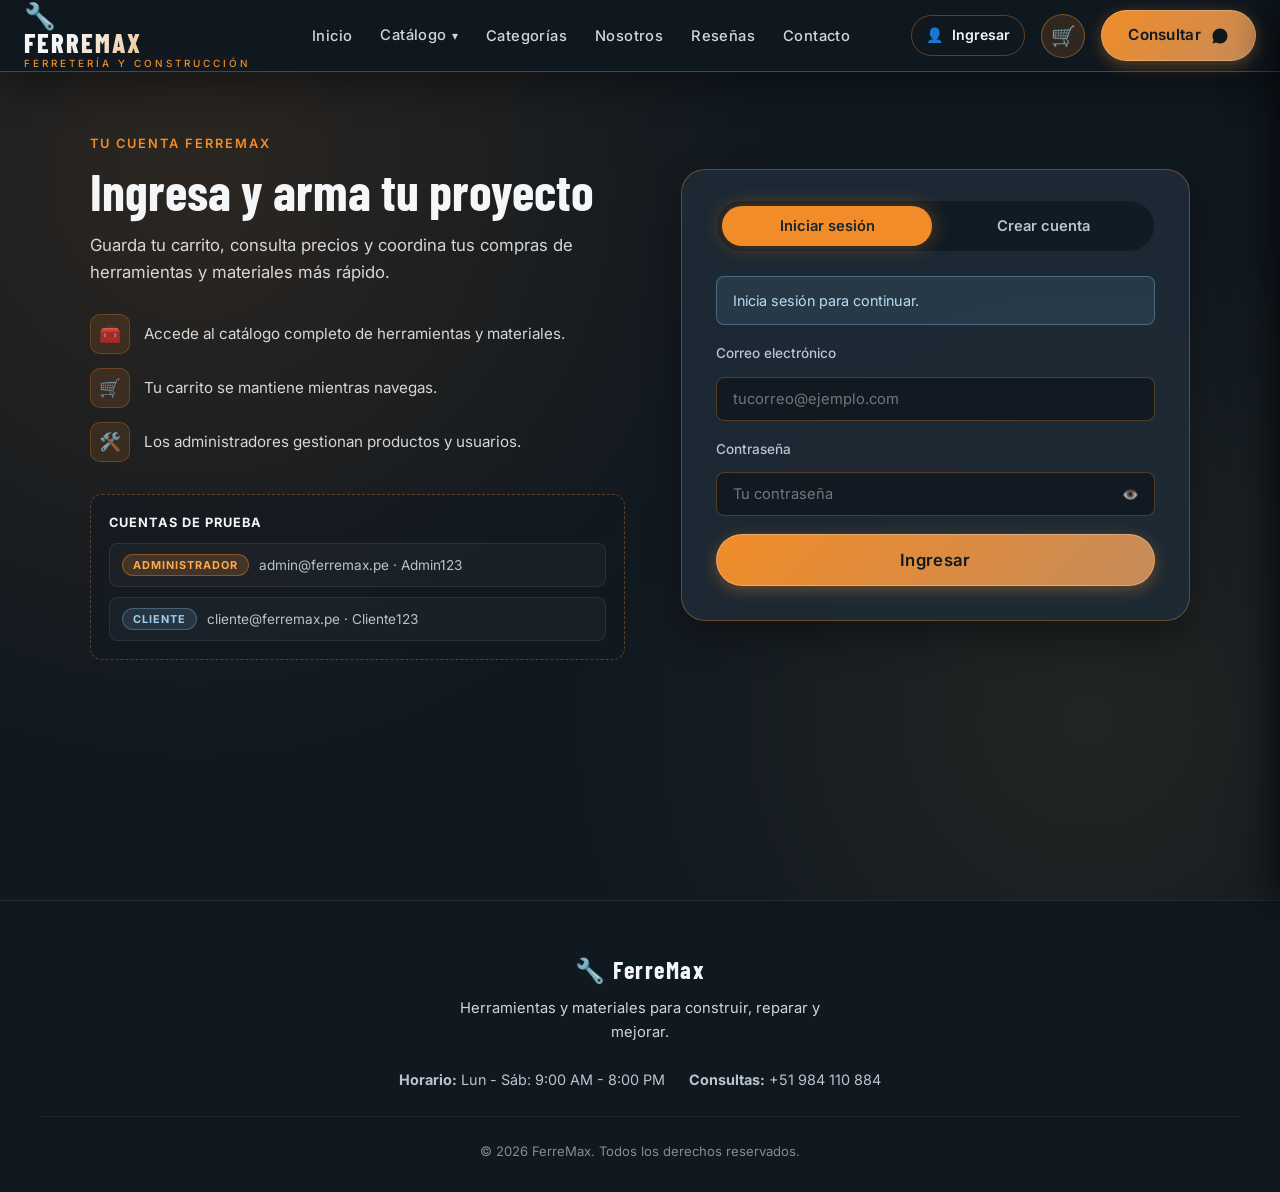
==== commit fb72e62c: "feat: agregar pestaña de reseñas" ====
--- a/Admin.html
+++ b/Admin.html
@@ -55,6 +55,7 @@
 
                     <li class="nav-item"><a href="index.html#especialidades" class="nav-link">Categorías</a></li>
                     <li class="nav-item"><a href="index.html#nosotros" class="nav-link">Nosotros</a></li>
+                    <li class="nav-item"><a href="Resenas.html" class="nav-link">Reseñas</a></li>
                     <li class="nav-item"><a href="Contacto.html" class="nav-link">Contacto</a></li>
                 </ul>
 
--- a/styles.css
+++ b/styles.css
@@ -1875,4 +1875,848 @@
 :focus-visible {
   outline: 2px solid var(--color-primary);
   outline-offset: 3px;
-}+}
+/* ==========================================================================
+   AUTENTICACIÓN: MENÚ DE USUARIO, LOGIN Y PANEL DE ADMINISTRACIÓN
+   ========================================================================== */
+
+/* Evita mostrar contenido protegido antes de validar la sesión */
+body[data-requiere-rol]:not(.auth-ok) main {
+  visibility: hidden;
+}
+
+/* Respeta el atributo hidden aunque el elemento tenga display propio */
+.auth-page [hidden],
+.admin-page [hidden] {
+  display: none !important;
+}
+
+/* Encabezado de la franja de servicios (sección Nosotros) */
+.services-header {
+  margin: 72px auto 36px;
+}
+
+/* --- Menú de usuario en el header --- */
+.user-menu {
+  position: relative;
+}
+
+.user-login-link {
+  display: inline-flex;
+  align-items: center;
+  gap: 8px;
+  padding: 8px 14px;
+  border: 1px solid rgba(242, 140, 40, 0.35);
+  border-radius: var(--border-radius-pill);
+  color: var(--color-cream-light);
+  font-size: 0.88rem;
+  font-weight: 600;
+  text-decoration: none;
+  transition: all var(--transition-fast);
+}
+
+.user-login-link:hover {
+  border-color: var(--color-primary);
+  background: rgba(242, 140, 40, 0.12);
+  color: var(--color-primary-hover);
+}
+
+.user-chip {
+  display: inline-flex;
+  align-items: center;
+  gap: 8px;
+  padding: 4px 12px 4px 4px;
+  border: 1px solid rgba(255, 255, 255, 0.12);
+  border-radius: var(--border-radius-pill);
+  background: rgba(255, 255, 255, 0.04);
+  color: var(--color-cream-light);
+  font-size: 0.88rem;
+  font-weight: 600;
+  cursor: pointer;
+  transition: all var(--transition-fast);
+}
+
+.user-chip:hover,
+.user-menu.is-open .user-chip {
+  border-color: rgba(242, 140, 40, 0.6);
+  background: rgba(242, 140, 40, 0.1);
+}
+
+.user-avatar {
+  width: 30px;
+  height: 30px;
+  border-radius: 50%;
+  display: grid;
+  place-items: center;
+  background: linear-gradient(135deg, #5C6972, #34434f);
+  color: #fff;
+  font-family: var(--font-serif);
+  font-size: 1rem;
+  font-weight: 700;
+}
+
+.user-avatar.is-admin {
+  background: linear-gradient(135deg, var(--color-primary), var(--color-accent-terracotta));
+}
+
+.user-dropdown {
+  position: absolute;
+  top: calc(100% + 12px);
+  right: 0;
+  min-width: 250px;
+  padding: 8px;
+  background: var(--color-dark-surface);
+  border: 1px solid rgba(242, 140, 40, 0.25);
+  border-radius: var(--border-radius-md);
+  box-shadow: var(--shadow-lg);
+  opacity: 0;
+  visibility: hidden;
+  transform: translateY(-6px);
+  transition: all var(--transition-fast);
+  z-index: 1100;
+}
+
+.user-menu.is-open .user-dropdown {
+  opacity: 1;
+  visibility: visible;
+  transform: translateY(0);
+}
+
+.user-dropdown-header {
+  display: flex;
+  flex-direction: column;
+  gap: 3px;
+  padding: 10px 12px 12px;
+  margin-bottom: 6px;
+  border-bottom: 1px solid rgba(255, 255, 255, 0.08);
+}
+
+.user-dropdown-header strong {
+  color: var(--color-cream-light);
+  font-size: 0.95rem;
+}
+
+.user-dropdown-header span {
+  color: var(--color-cream-muted);
+  font-size: 0.8rem;
+}
+
+.user-dropdown-header .role-badge {
+  align-self: flex-start;
+  margin-top: 6px;
+}
+
+.user-dropdown-link {
+  display: block;
+  width: 100%;
+  padding: 10px 12px;
+  border-radius: 8px;
+  color: var(--color-cream-light);
+  font-family: var(--font-sans);
+  font-size: 0.9rem;
+  text-align: left;
+  text-decoration: none;
+  background: none;
+  cursor: pointer;
+  transition: background var(--transition-fast);
+}
+
+.user-dropdown-link:hover {
+  background: rgba(242, 140, 40, 0.12);
+}
+
+.user-logout {
+  color: #ff9b8a;
+}
+
+.role-badge {
+  display: inline-block;
+  padding: 3px 10px;
+  border-radius: var(--border-radius-pill);
+  font-size: 0.68rem;
+  font-weight: 700;
+  letter-spacing: 1px;
+  text-transform: uppercase;
+}
+
+.role-badge.role-admin {
+  background: rgba(242, 140, 40, 0.18);
+  color: var(--color-primary-hover);
+  border: 1px solid rgba(242, 140, 40, 0.4);
+}
+
+.role-badge.role-cliente {
+  background: rgba(120, 180, 220, 0.14);
+  color: #9fd0f0;
+  border: 1px solid rgba(120, 180, 220, 0.35);
+}
+
+/* --- Página de Login --- */
+.auth-page {
+  min-height: 100vh;
+  padding: 130px 24px 80px;
+  background:
+    radial-gradient(circle at 15% 20%, rgba(242, 140, 40, 0.12), transparent 45%),
+    radial-gradient(circle at 85% 80%, rgba(233, 185, 73, 0.08), transparent 40%);
+}
+
+.auth-layout {
+  max-width: 1100px;
+  margin: 0 auto;
+  display: grid;
+  grid-template-columns: 1.05fr 1fr;
+  gap: 56px;
+  align-items: center;
+}
+
+.auth-aside .section-heading {
+  font-size: clamp(2.2rem, 4vw, 3.2rem);
+  line-height: 1.05;
+}
+
+.auth-aside .section-subheading {
+  margin-bottom: 28px;
+}
+
+.auth-benefits {
+  list-style: none;
+  display: flex;
+  flex-direction: column;
+  gap: 14px;
+  margin-bottom: 32px;
+}
+
+.auth-benefits li {
+  display: flex;
+  align-items: center;
+  gap: 14px;
+  color: var(--color-text-muted);
+  font-size: 0.95rem;
+}
+
+.auth-benefits li span {
+  width: 40px;
+  height: 40px;
+  flex-shrink: 0;
+  display: grid;
+  place-items: center;
+  border-radius: 10px;
+  background: rgba(242, 140, 40, 0.12);
+  border: 1px solid rgba(242, 140, 40, 0.25);
+  font-size: 1.1rem;
+}
+
+.auth-demo {
+  display: flex;
+  flex-direction: column;
+  gap: 10px;
+  padding: 18px;
+  border: 1px dashed rgba(242, 140, 40, 0.35);
+  border-radius: var(--border-radius-md);
+  background: rgba(16, 24, 32, 0.5);
+}
+
+.auth-demo strong {
+  color: var(--color-cream-light);
+  font-size: 0.8rem;
+  letter-spacing: 1px;
+  text-transform: uppercase;
+}
+
+.auth-demo-btn {
+  display: flex;
+  align-items: center;
+  gap: 10px;
+  flex-wrap: wrap;
+  padding: 10px 12px;
+  border-radius: 8px;
+  background: rgba(255, 255, 255, 0.03);
+  border: 1px solid rgba(255, 255, 255, 0.08);
+  color: var(--color-cream-muted);
+  font-family: var(--font-sans);
+  font-size: 0.85rem;
+  text-align: left;
+  cursor: pointer;
+  transition: all var(--transition-fast);
+}
+
+.auth-demo-btn:hover {
+  border-color: rgba(242, 140, 40, 0.5);
+  color: var(--color-cream-light);
+}
+
+.auth-card {
+  padding: 30px 34px 34px;
+}
+
+.auth-tabs {
+  display: grid;
+  grid-template-columns: 1fr 1fr;
+  gap: 6px;
+  padding: 5px;
+  margin-bottom: 24px;
+  border-radius: var(--border-radius-pill);
+  background: rgba(16, 24, 32, 0.8);
+  border: 1px solid rgba(255, 255, 255, 0.06);
+}
+
+.auth-tab {
+  padding: 11px 12px;
+  border-radius: var(--border-radius-pill);
+  background: none;
+  color: var(--color-cream-muted);
+  font-family: var(--font-sans);
+  font-size: 0.92rem;
+  font-weight: 600;
+  cursor: pointer;
+  transition: all var(--transition-fast);
+}
+
+.auth-tab.active {
+  background: var(--color-primary);
+  color: #1B252D;
+  box-shadow: var(--shadow-glow);
+}
+
+.password-field {
+  position: relative;
+}
+
+.password-field input {
+  padding-right: 48px;
+}
+
+.toggle-password {
+  position: absolute;
+  top: 50%;
+  right: 8px;
+  transform: translateY(-50%);
+  width: 34px;
+  height: 34px;
+  border-radius: 6px;
+  background: none;
+  cursor: pointer;
+  opacity: 0.7;
+}
+
+.toggle-password:hover {
+  opacity: 1;
+}
+
+.auth-note {
+  font-size: 0.82rem;
+  color: var(--color-cream-muted);
+}
+
+.auth-alert {
+  padding: 12px 16px;
+  margin-bottom: 18px;
+  border-radius: 8px;
+  font-size: 0.9rem;
+  border: 1px solid;
+}
+
+.auth-alert-error {
+  background: rgba(220, 70, 50, 0.12);
+  border-color: rgba(220, 70, 50, 0.45);
+  color: #ffb4a6;
+}
+
+.auth-alert-success {
+  background: rgba(70, 180, 110, 0.12);
+  border-color: rgba(70, 180, 110, 0.45);
+  color: #9fe3b6;
+}
+
+.auth-alert-info {
+  background: rgba(120, 180, 220, 0.12);
+  border-color: rgba(120, 180, 220, 0.4);
+  color: #b7dcf3;
+}
+
+/* --- Panel de Administración --- */
+.admin-page {
+  padding: 120px 24px 80px;
+  min-height: 100vh;
+}
+
+.admin-header {
+  margin-bottom: 32px;
+}
+
+.admin-header .section-subheading {
+  max-width: 640px;
+}
+
+.admin-stats {
+  display: grid;
+  grid-template-columns: repeat(4, 1fr);
+  gap: 18px;
+  margin-bottom: 28px;
+}
+
+.admin-stat {
+  display: flex;
+  align-items: center;
+  gap: 16px;
+  padding: 20px;
+  border-radius: var(--border-radius-md);
+  background: var(--color-dark-card);
+  border: 1px solid rgba(242, 140, 40, 0.18);
+}
+
+.admin-stat-icon {
+  width: 48px;
+  height: 48px;
+  flex-shrink: 0;
+  display: grid;
+  place-items: center;
+  border-radius: 12px;
+  background: rgba(242, 140, 40, 0.14);
+  font-size: 1.4rem;
+}
+
+.admin-stat strong {
+  display: block;
+  font-family: var(--font-serif);
+  font-size: 2rem;
+  line-height: 1;
+  color: var(--color-cream-light);
+}
+
+.admin-stat div span {
+  font-size: 0.78rem;
+  color: var(--color-cream-muted);
+  text-transform: uppercase;
+  letter-spacing: 1px;
+}
+
+.admin-panel {
+  margin-bottom: 28px;
+  padding: 28px;
+  border-radius: var(--border-radius-lg);
+  background: var(--color-dark-card);
+  border: 1px solid rgba(242, 140, 40, 0.2);
+  box-shadow: var(--shadow-sm);
+}
+
+.admin-panel-header {
+  display: flex;
+  align-items: center;
+  justify-content: space-between;
+  gap: 16px;
+  flex-wrap: wrap;
+  margin-bottom: 22px;
+}
+
+.admin-panel-header h2 {
+  font-family: var(--font-serif);
+  font-size: 1.7rem;
+  color: var(--color-cream-light);
+}
+
+.admin-form {
+  padding: 22px;
+  margin-bottom: 24px;
+  border-radius: var(--border-radius-md);
+  background: rgba(16, 24, 32, 0.55);
+  border: 1px solid rgba(255, 255, 255, 0.06);
+}
+
+.admin-form-actions {
+  display: flex;
+  gap: 12px;
+  flex-wrap: wrap;
+}
+
+.admin-table-wrapper {
+  overflow-x: auto;
+  border-radius: var(--border-radius-md);
+  border: 1px solid rgba(255, 255, 255, 0.06);
+}
+
+.admin-table {
+  width: 100%;
+  border-collapse: collapse;
+  min-width: 640px;
+  font-size: 0.9rem;
+}
+
+.admin-table th {
+  padding: 14px 16px;
+  text-align: left;
+  background: rgba(16, 24, 32, 0.8);
+  color: var(--color-cream-muted);
+  font-size: 0.75rem;
+  font-weight: 600;
+  letter-spacing: 1px;
+  text-transform: uppercase;
+}
+
+.admin-table td {
+  padding: 14px 16px;
+  border-top: 1px solid rgba(255, 255, 255, 0.06);
+  color: var(--color-text-muted);
+  vertical-align: middle;
+}
+
+.admin-table tbody tr:hover {
+  background: rgba(242, 140, 40, 0.05);
+}
+
+.admin-table td strong {
+  color: var(--color-cream-light);
+}
+
+.admin-product {
+  display: flex;
+  align-items: center;
+  gap: 14px;
+}
+
+.admin-product img {
+  width: 52px;
+  height: 52px;
+  flex-shrink: 0;
+  border-radius: 8px;
+  object-fit: cover;
+}
+
+.admin-product span {
+  display: -webkit-box;
+  -webkit-line-clamp: 1;
+  -webkit-box-orient: vertical;
+  overflow: hidden;
+  font-size: 0.8rem;
+  color: var(--color-cream-muted);
+}
+
+.category-pill {
+  display: inline-block;
+  padding: 4px 10px;
+  border-radius: var(--border-radius-pill);
+  background: rgba(255, 255, 255, 0.06);
+  color: var(--color-cream-light);
+  font-size: 0.78rem;
+  white-space: nowrap;
+}
+
+.admin-table td.admin-price {
+  font-weight: 700;
+  color: var(--color-primary-hover);
+  white-space: nowrap;
+}
+
+.admin-actions {
+  white-space: nowrap;
+}
+
+.admin-btn {
+  padding: 7px 12px;
+  margin-right: 6px;
+  border-radius: 6px;
+  border: 1px solid rgba(255, 255, 255, 0.15);
+  background: rgba(255, 255, 255, 0.04);
+  color: var(--color-cream-light);
+  font-family: var(--font-sans);
+  font-size: 0.8rem;
+  font-weight: 600;
+  cursor: pointer;
+  transition: all var(--transition-fast);
+}
+
+.admin-btn:hover {
+  border-color: var(--color-primary);
+  color: var(--color-primary-hover);
+}
+
+.admin-btn-danger:hover {
+  border-color: #e0624d;
+  color: #ff9b8a;
+  background: rgba(224, 98, 77, 0.1);
+}
+
+.admin-role-select {
+  padding: 8px 12px;
+  max-width: 170px;
+}
+
+.you-tag {
+  font-size: 0.78rem;
+  color: var(--color-primary);
+}
+
+@media (max-width: 900px) {
+  .auth-layout {
+    grid-template-columns: 1fr;
+    gap: 36px;
+  }
+
+  .auth-card {
+    order: -1;
+  }
+
+  .admin-stats {
+    grid-template-columns: repeat(2, 1fr);
+  }
+}
+
+@media (max-width: 880px) {
+  .user-chip-name,
+  .user-login-text {
+    display: none;
+  }
+
+  .user-login-link {
+    padding: 7px 10px;
+  }
+
+  .user-chip {
+    padding: 3px;
+  }
+}
+
+@media (max-width: 600px) {
+  .auth-page,
+  .admin-page {
+    padding: 100px 16px 60px;
+  }
+
+  .admin-panel {
+    padding: 18px;
+  }
+
+  .admin-stat {
+    padding: 14px;
+  }
+}
+
+.reviews-page {
+  min-height: 100vh;
+  padding: 130px 24px 80px;
+  background:
+    radial-gradient(circle at 12% 18%, rgba(242, 140, 40, 0.1), transparent 38%),
+    radial-gradient(circle at 88% 75%, rgba(233, 185, 73, 0.07), transparent 38%);
+}
+
+.reviews-intro {
+  margin-bottom: 36px;
+  text-align: center;
+}
+
+.reviews-intro .section-subheading {
+  margin: 12px auto 0;
+}
+
+.reviews-layout {
+  display: grid;
+  grid-template-columns: minmax(0, 0.9fr) minmax(0, 1.1fr);
+  gap: 32px;
+  align-items: start;
+}
+
+.review-form-card,
+.review-login-prompt,
+.review-list-section {
+  padding: 28px;
+  border: 1px solid rgba(242, 140, 40, 0.2);
+  border-radius: var(--border-radius-lg);
+  background: var(--color-dark-card);
+  box-shadow: var(--shadow-sm);
+}
+
+.reviews-page [hidden] {
+  display: none !important;
+}
+
+.review-form-card h2,
+.review-login-prompt h2,
+.review-list-heading h2 {
+  margin-bottom: 8px;
+  color: var(--color-cream-light);
+  font-family: var(--font-serif);
+  font-size: 1.8rem;
+}
+
+.review-form-description,
+.review-login-prompt p {
+  margin-bottom: 22px;
+  color: var(--color-text-muted);
+}
+
+.review-field {
+  display: flex;
+  flex-direction: column;
+  gap: 8px;
+  margin-bottom: 20px;
+}
+
+.review-field label {
+  color: var(--color-cream-light);
+  font-size: 0.92rem;
+  font-weight: 600;
+}
+
+.review-field select,
+.review-field textarea,
+.review-field input[type="file"] {
+  width: 100%;
+  padding: 12px 14px;
+  border: 1px solid rgba(255, 255, 255, 0.15);
+  border-radius: var(--border-radius-sm);
+  background: rgba(16, 24, 32, 0.8);
+  color: var(--color-text-light);
+  font: inherit;
+}
+
+.review-field select:focus,
+.review-field textarea:focus,
+.review-field input[type="file"]:focus-visible {
+  border-color: var(--color-primary);
+  outline: 2px solid rgba(242, 140, 40, 0.25);
+}
+
+.review-field textarea {
+  min-height: 130px;
+  resize: vertical;
+}
+
+.review-field input[type="file"] {
+  padding: 9px;
+}
+
+.review-help,
+.review-character-count {
+  color: var(--color-cream-muted);
+  font-size: 0.8rem;
+}
+
+.review-character-count {
+  align-self: flex-end;
+}
+
+.review-image-preview {
+  display: flex;
+  flex-wrap: wrap;
+  align-items: center;
+  gap: 14px;
+  margin-bottom: 20px;
+}
+
+.review-image-preview img {
+  width: min(100%, 220px);
+  max-height: 180px;
+  border-radius: var(--border-radius-md);
+  object-fit: cover;
+}
+
+.review-login-prompt .btn {
+  margin-top: 4px;
+}
+
+.review-list-heading {
+  display: flex;
+  justify-content: space-between;
+  align-items: flex-end;
+  gap: 16px;
+  margin-bottom: 20px;
+}
+
+.review-count {
+  flex-shrink: 0;
+  color: var(--color-cream-muted);
+  font-size: 0.85rem;
+}
+
+.review-storage-note {
+  margin-bottom: 16px;
+  color: var(--color-cream-muted);
+  font-size: 0.8rem;
+}
+
+.review-list {
+  display: grid;
+  gap: 16px;
+}
+
+.review-card,
+.review-empty {
+  padding: 20px;
+  border: 1px solid rgba(255, 255, 255, 0.09);
+  border-radius: var(--border-radius-md);
+  background: rgba(16, 24, 32, 0.64);
+}
+
+.review-card-heading {
+  display: flex;
+  justify-content: space-between;
+  align-items: flex-start;
+  gap: 14px;
+  margin-bottom: 14px;
+}
+
+.review-card-heading > div {
+  display: grid;
+  gap: 8px;
+}
+
+.review-card-heading strong {
+  color: var(--color-cream-light);
+}
+
+.review-card-heading time {
+  flex-shrink: 0;
+  color: var(--color-cream-muted);
+  font-size: 0.78rem;
+}
+
+.review-product-tag {
+  width: fit-content;
+  padding: 4px 10px;
+  border: 1px solid rgba(242, 140, 40, 0.35);
+  border-radius: var(--border-radius-pill);
+  background: rgba(242, 140, 40, 0.1);
+  color: var(--color-primary-hover);
+  font-size: 0.78rem;
+}
+
+.review-card-message {
+  color: var(--color-text-muted);
+  overflow-wrap: anywhere;
+}
+
+.review-card-image {
+  width: min(100%, 360px);
+  max-height: 280px;
+  margin-top: 16px;
+  border-radius: var(--border-radius-md);
+  object-fit: cover;
+}
+
+.review-empty {
+  color: var(--color-cream-muted);
+}
+
+@media (max-width: 900px) {
+  .reviews-layout {
+    grid-template-columns: 1fr;
+  }
+}
+
+@media (max-width: 600px) {
+  .reviews-page {
+    padding: 100px 16px 60px;
+  }
+
+  .review-form-card,
+  .review-login-prompt,
+  .review-list-section {
+    padding: 20px 16px;
+  }
+
+  .review-list-heading,
+  .review-card-heading {
+    align-items: flex-start;
+    flex-direction: column;
+  }
+}
